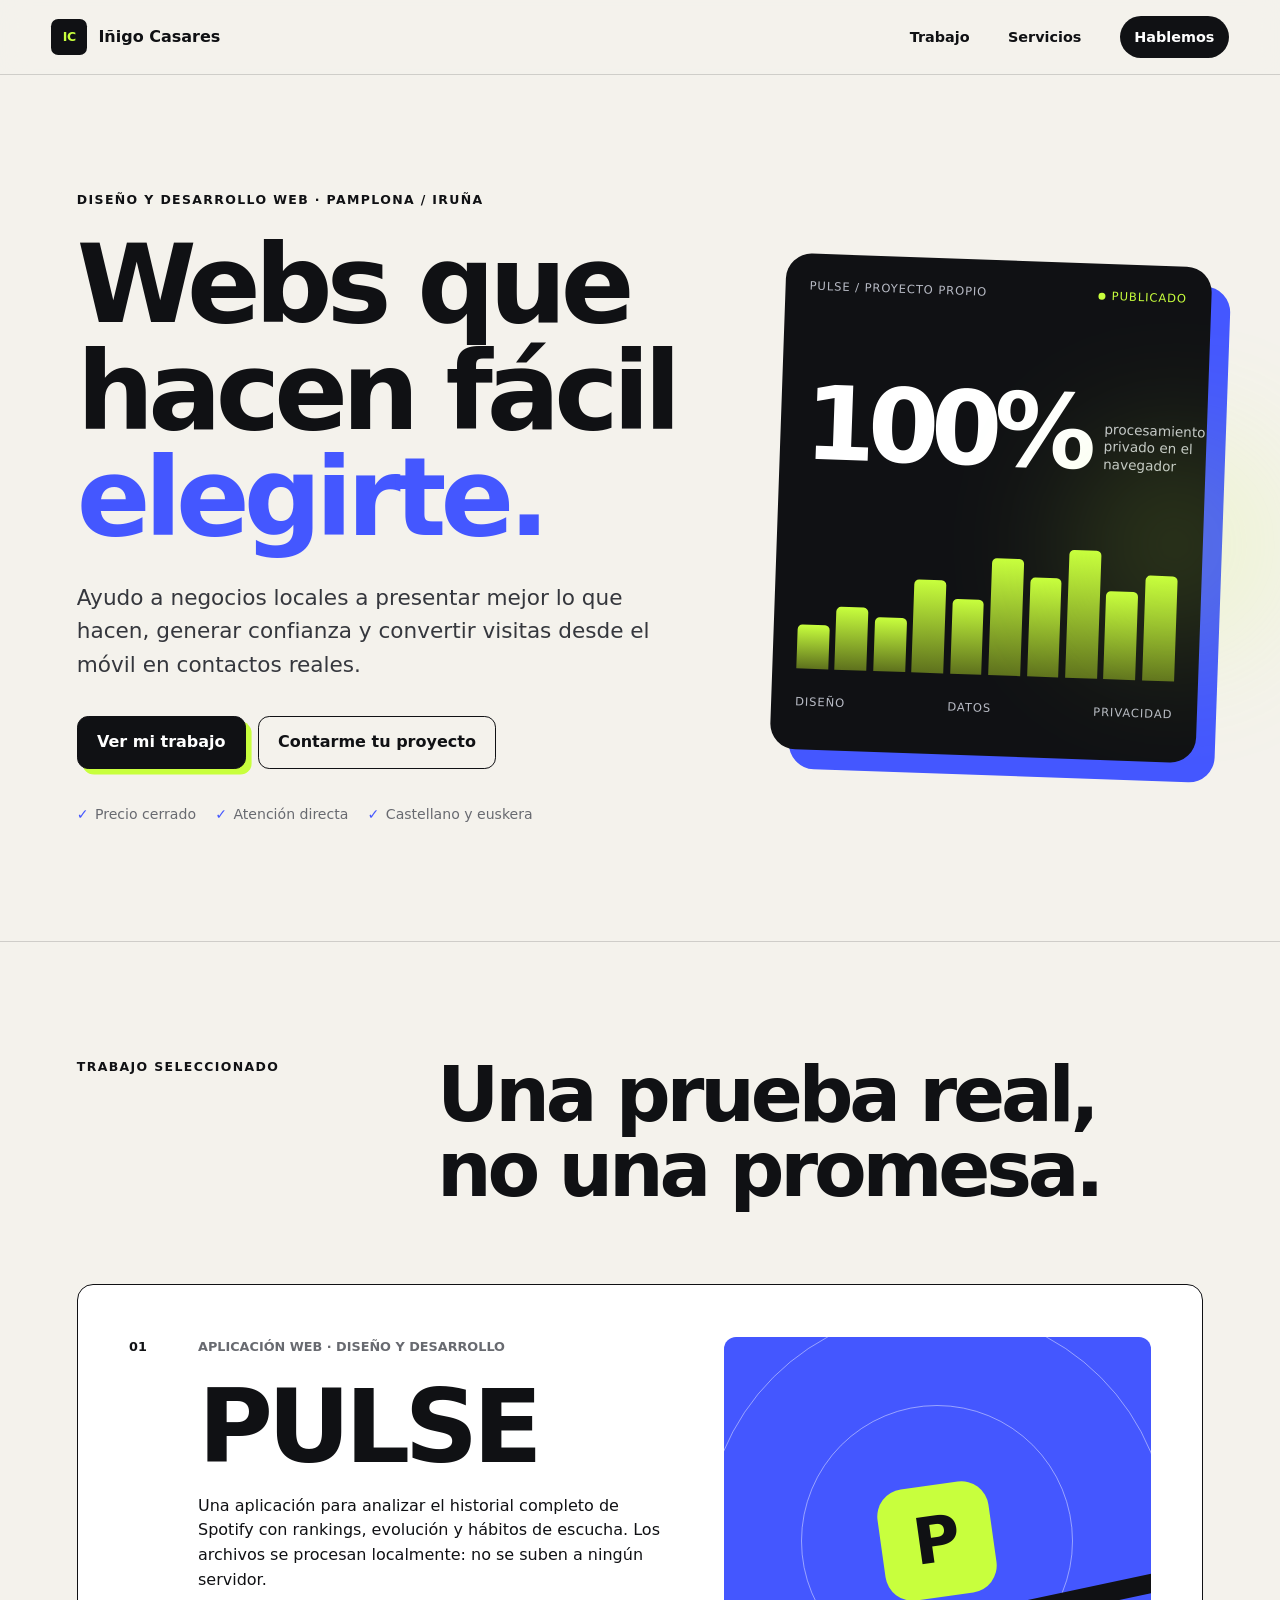
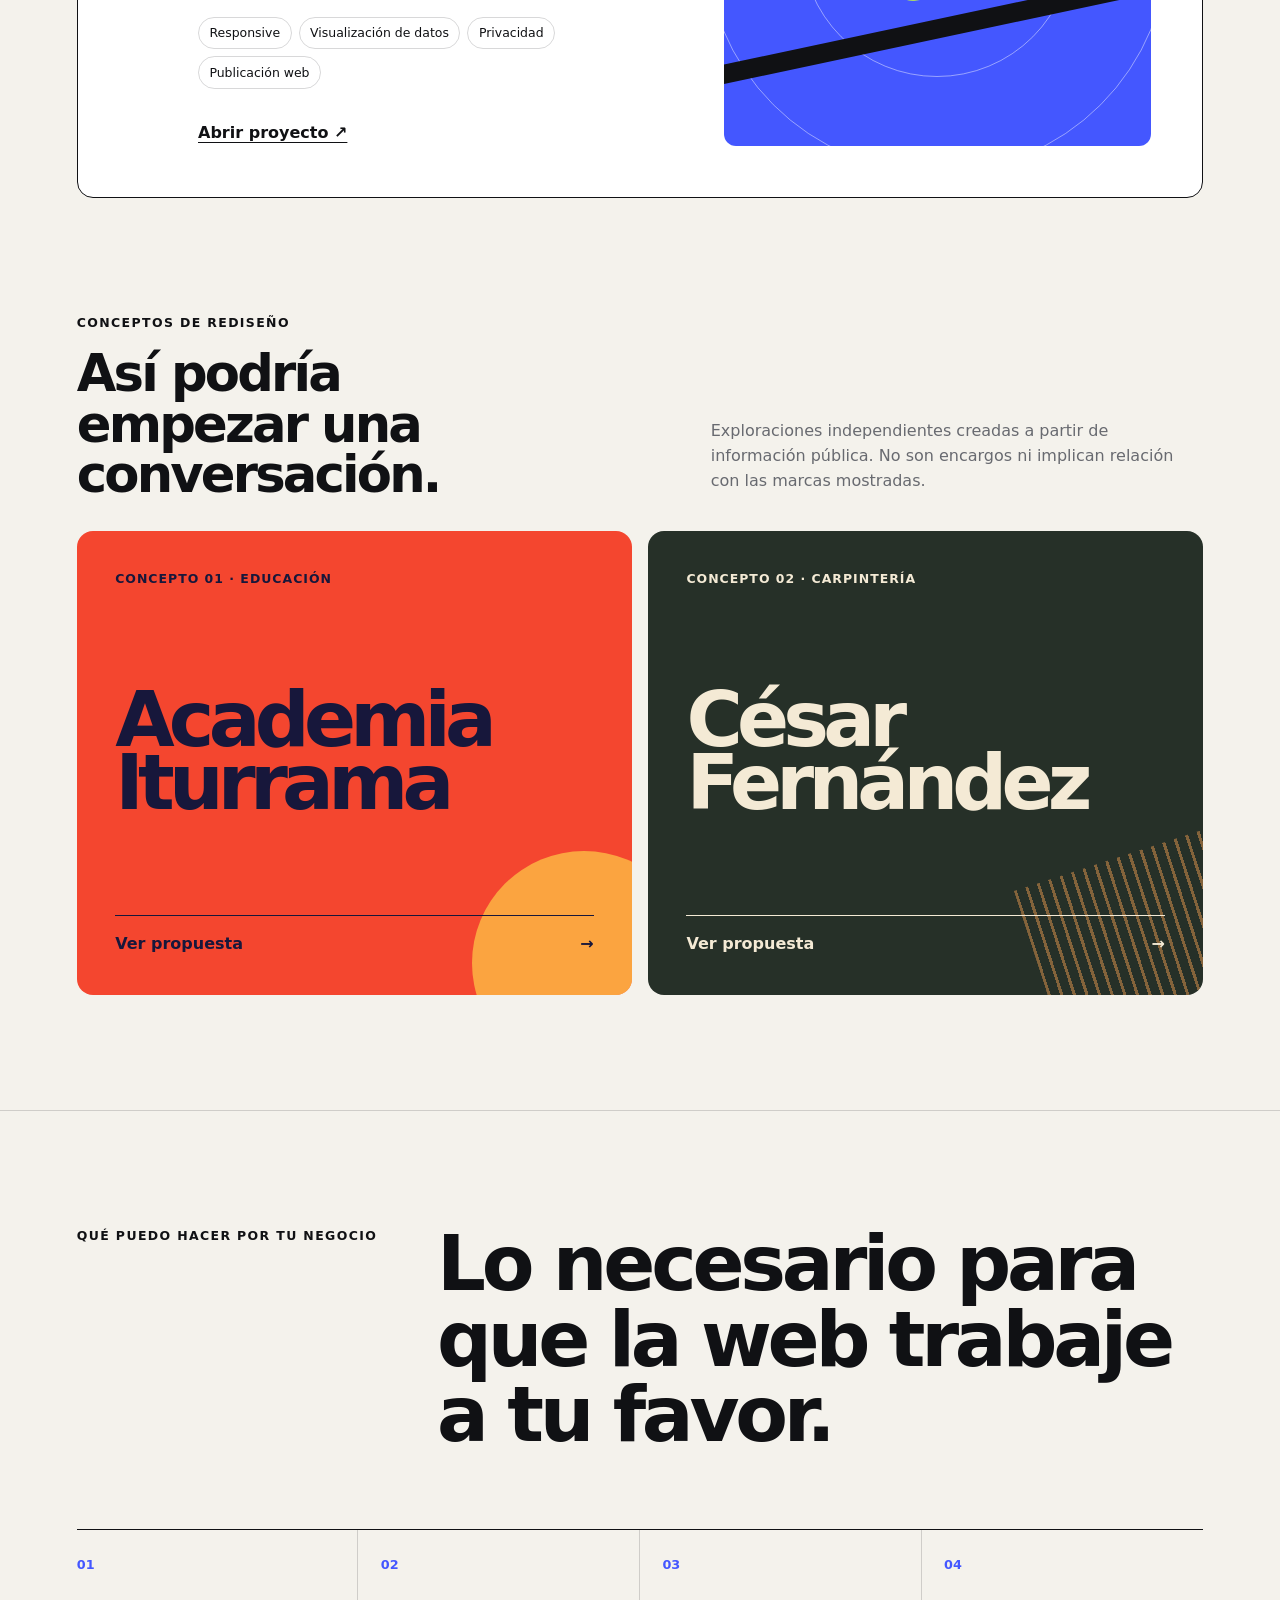
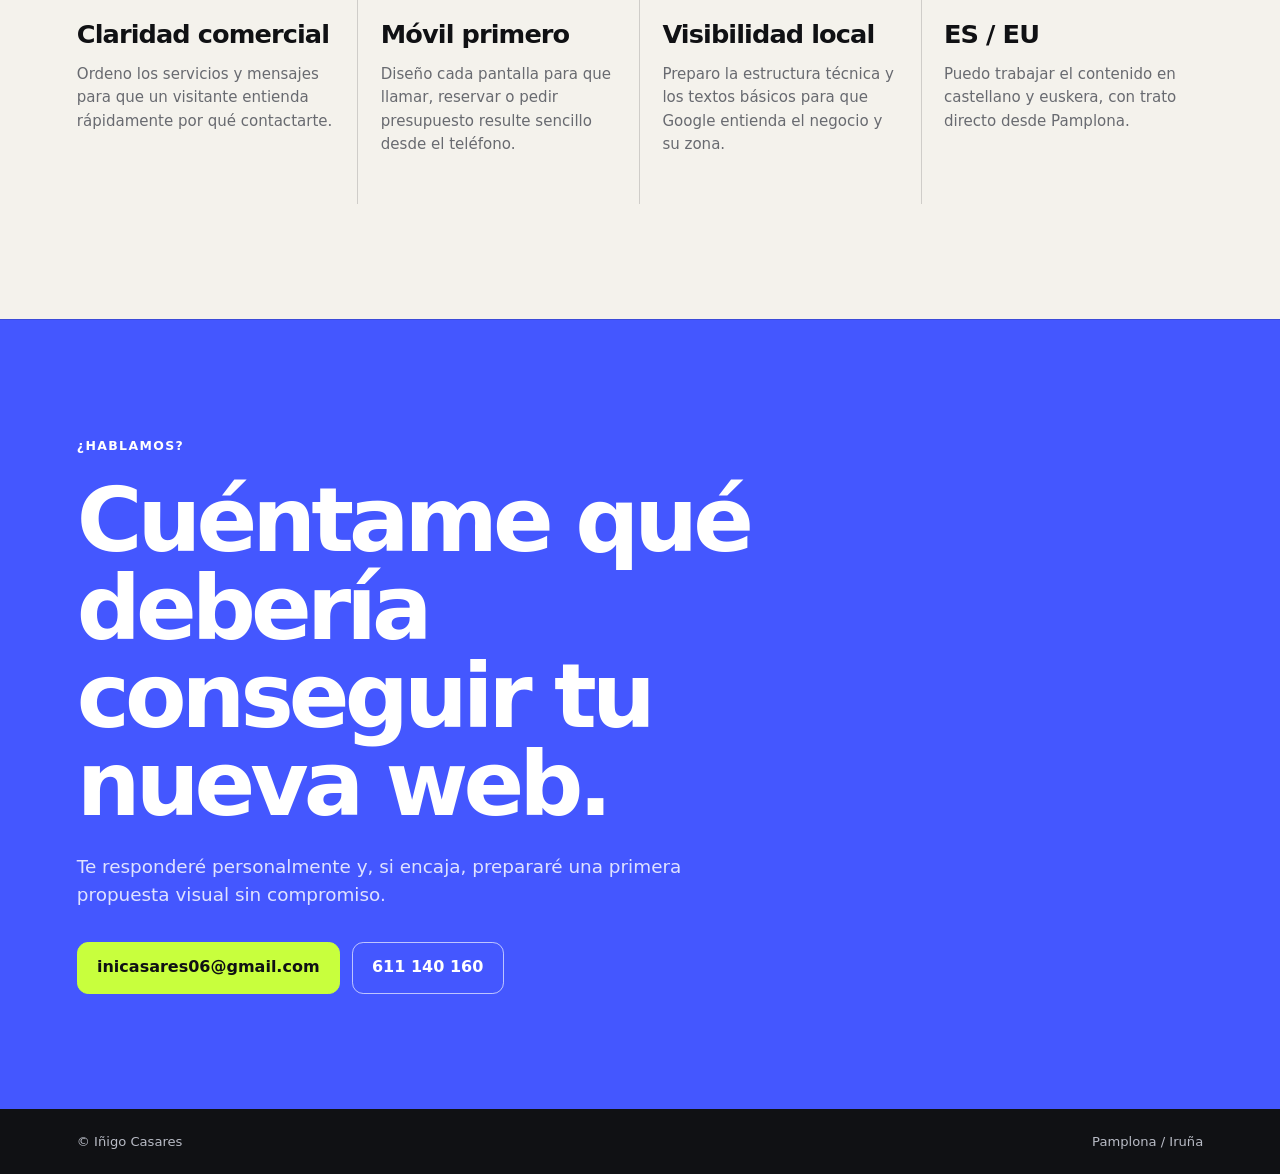
==== index.html @ 0f05988b "Create portfolio and outreach concepts" ====
<!doctype html>
<html lang="es">
  <head>
    <meta charset="UTF-8" />
    <meta name="viewport" content="width=device-width, initial-scale=1.0" />
    <meta name="description" content="Iñigo Casares diseña y desarrolla páginas web claras, rápidas y adaptadas a móvil para negocios locales de Pamplona y Navarra." />
    <meta name="theme-color" content="#101114" />
    <title>Iñigo Casares — Diseño y desarrollo web</title>
    <link rel="icon" type="image/svg+xml" href="data:image/svg+xml,%3Csvg xmlns='http://www.w3.org/2000/svg' viewBox='0 0 64 64'%3E%3Crect width='64' height='64' rx='14' fill='%23101114'/%3E%3Cpath d='M18 18h8v28h-8zm13 0h15v7H39v14h7v7H31z' fill='%23c8ff3d'/%3E%3C/svg%3E" />
    <link rel="stylesheet" href="./styles.css" />
  </head>
  <body>
    <header class="site-header">
      <a class="brand" href="#inicio" aria-label="Inicio">
        <span class="brand-mark">IC</span>
        <span>Iñigo Casares</span>
      </a>
      <nav aria-label="Navegación principal">
        <a href="#trabajo">Trabajo</a>
        <a href="#servicios">Servicios</a>
        <a class="nav-contact" href="mailto:inicasares06@gmail.com">Hablemos</a>
      </nav>
    </header>

    <main id="inicio">
      <section class="hero">
        <div class="hero-copy">
          <p class="eyebrow">Diseño y desarrollo web · Pamplona / Iruña</p>
          <h1>Webs que hacen fácil <span>elegirte.</span></h1>
          <p class="lead">Ayudo a negocios locales a presentar mejor lo que hacen, generar confianza y convertir visitas desde el móvil en contactos reales.</p>
          <div class="hero-actions">
            <a class="button button-primary" href="#trabajo">Ver mi trabajo</a>
            <a class="button button-secondary" href="mailto:inicasares06@gmail.com?subject=Hablemos%20de%20mi%20web">Contarme tu proyecto</a>
          </div>
          <ul class="proof-list" aria-label="Ventajas del servicio">
            <li>Precio cerrado</li>
            <li>Atención directa</li>
            <li>Castellano y euskera</li>
          </ul>
        </div>

        <div class="signal-card" aria-label="Muestra visual del proyecto PULSE">
          <div class="signal-top">
            <span>PULSE / proyecto propio</span>
            <span class="live-pill">Publicado</span>
          </div>
          <div class="signal-metric">
            <strong>100%</strong>
            <span>procesamiento privado en el navegador</span>
          </div>
          <div class="bars" aria-hidden="true">
            <i style="--h: 34%"></i><i style="--h: 49%"></i><i style="--h: 42%"></i><i style="--h: 72%"></i><i style="--h: 58%"></i><i style="--h: 91%"></i><i style="--h: 77%"></i><i style="--h: 100%"></i><i style="--h: 68%"></i><i style="--h: 82%"></i>
          </div>
          <div class="signal-bottom">
            <span>Diseño</span><span>Datos</span><span>Privacidad</span>
          </div>
        </div>
      </section>

      <section class="work section" id="trabajo">
        <div class="section-heading">
          <p class="eyebrow">Trabajo seleccionado</p>
          <h2>Una prueba real, no una promesa.</h2>
        </div>
        <article class="project-card">
          <div class="project-number">01</div>
          <div class="project-copy">
            <p class="project-type">Aplicación web · Diseño y desarrollo</p>
            <h3>PULSE</h3>
            <p>Una aplicación para analizar el historial completo de Spotify con rankings, evolución y hábitos de escucha. Los archivos se procesan localmente: no se suben a ningún servidor.</p>
            <ul class="tag-list" aria-label="Características de PULSE">
              <li>Responsive</li>
              <li>Visualización de datos</li>
              <li>Privacidad</li>
              <li>Publicación web</li>
            </ul>
            <a class="text-link" href="https://casares-06.github.io/PULSE/" target="_blank" rel="noreferrer">Abrir proyecto <span aria-hidden="true">↗</span></a>
          </div>
          <div class="project-visual" aria-hidden="true">
            <div class="pulse-logo">P</div>
            <div class="orbit orbit-one"></div>
            <div class="orbit orbit-two"></div>
            <div class="pulse-line"></div>
          </div>
        </article>

        <div class="concept-intro">
          <div>
            <p class="eyebrow">Conceptos de rediseño</p>
            <h3>Así podría empezar una conversación.</h3>
          </div>
          <p>Exploraciones independientes creadas a partir de información pública. No son encargos ni implican relación con las marcas mostradas.</p>
        </div>
        <div class="concept-grid">
          <a class="concept-card concept-academia" href="./conceptos/academia-iturrama.html">
            <span class="concept-label">Concepto 01 · Educación</span>
            <strong>Academia<br />Iturrama</strong>
            <span class="concept-cta">Ver propuesta <b aria-hidden="true">→</b></span>
          </a>
          <a class="concept-card concept-carpentry" href="./conceptos/cesar-fernandez.html">
            <span class="concept-label">Concepto 02 · Carpintería</span>
            <strong>César<br />Fernández</strong>
            <span class="concept-cta">Ver propuesta <b aria-hidden="true">→</b></span>
          </a>
        </div>
      </section>

      <section class="services section" id="servicios">
        <div class="section-heading">
          <p class="eyebrow">Qué puedo hacer por tu negocio</p>
          <h2>Lo necesario para que la web trabaje a tu favor.</h2>
        </div>
        <div class="services-grid">
          <article><span>01</span><h3>Claridad comercial</h3><p>Ordeno los servicios y mensajes para que un visitante entienda rápidamente por qué contactarte.</p></article>
          <article><span>02</span><h3>Móvil primero</h3><p>Diseño cada pantalla para que llamar, reservar o pedir presupuesto resulte sencillo desde el teléfono.</p></article>
          <article><span>03</span><h3>Visibilidad local</h3><p>Preparo la estructura técnica y los textos básicos para que Google entienda el negocio y su zona.</p></article>
          <article><span>04</span><h3>ES / EU</h3><p>Puedo trabajar el contenido en castellano y euskera, con trato directo desde Pamplona.</p></article>
        </div>
      </section>

      <section class="contact section" id="contacto">
        <p class="eyebrow">¿Hablamos?</p>
        <h2>Cuéntame qué debería conseguir tu nueva web.</h2>
        <p>Te responderé personalmente y, si encaja, prepararé una primera propuesta visual sin compromiso.</p>
        <div class="contact-actions">
          <a class="button button-light" href="mailto:inicasares06@gmail.com?subject=Nueva%20web">inicasares06@gmail.com</a>
          <a class="button button-outline-light" href="tel:+34611140160">611 140 160</a>
        </div>
      </section>
    </main>

    <footer>
      <span>© <span id="year"></span> Iñigo Casares</span>
      <span>Pamplona / Iruña</span>
    </footer>
    <script src="./script.js"></script>
  </body>
</html>
---- styles.css ----
:root {
  --ink: #101114;
  --paper: #f4f2ec;
  --white: #ffffff;
  --acid: #c8ff3d;
  --blue: #4457ff;
  --muted: #686a70;
  --line: rgba(16, 17, 20, 0.16);
}

* { box-sizing: border-box; }
html { scroll-behavior: smooth; }
body {
  margin: 0;
  overflow-x: hidden;
  background: var(--paper);
  color: var(--ink);
  font-family: Inter, ui-sans-serif, system-ui, -apple-system, BlinkMacSystemFont, "Segoe UI", sans-serif;
  font-size: 16px;
  line-height: 1.55;
}
.hero-copy, .signal-card { min-width: 0; }
a { color: inherit; }
.site-header {
  position: sticky;
  z-index: 10;
  top: 0;
  display: flex;
  align-items: center;
  justify-content: space-between;
  padding: 1rem clamp(1.25rem, 4vw, 4.5rem);
  border-bottom: 1px solid var(--line);
  background: rgba(244, 242, 236, 0.92);
  backdrop-filter: blur(14px);
}
.brand { display: flex; align-items: center; gap: .7rem; font-weight: 750; text-decoration: none; }
.brand-mark { display: grid; width: 2.25rem; height: 2.25rem; place-items: center; border-radius: .45rem; background: var(--ink); color: var(--acid); font-size: .78rem; letter-spacing: -.04em; }
nav { display: flex; align-items: center; gap: clamp(.85rem, 3vw, 2.5rem); }
nav a { font-size: .9rem; font-weight: 650; text-decoration: none; }
.nav-contact { padding: .62rem .9rem; border-radius: 999px; background: var(--ink); color: var(--white); }
.hero {
  display: grid;
  grid-template-columns: minmax(0, 1.1fr) minmax(22rem, .75fr);
  gap: clamp(2rem, 6vw, 7rem);
  align-items: center;
  min-height: calc(100vh - 73px);
  padding: clamp(4rem, 9vw, 8.5rem) clamp(1.25rem, 6vw, 7rem);
  overflow: hidden;
}
.eyebrow { margin: 0 0 1.4rem; font-size: .78rem; font-weight: 800; letter-spacing: .11em; text-transform: uppercase; }
h1, h2, h3 { margin-top: 0; line-height: .98; letter-spacing: -.055em; }
h1 { max-width: 11ch; margin-bottom: 1.8rem; font-size: clamp(3.7rem, 8.5vw, 8.7rem); font-weight: 850; }
h1 span { color: var(--blue); }
.lead { max-width: 40rem; margin: 0 0 2.2rem; color: #35373d; font-size: clamp(1.1rem, 1.7vw, 1.35rem); }
.hero-actions, .contact-actions { display: flex; flex-wrap: wrap; gap: .75rem; }
.button { display: inline-flex; min-height: 3.2rem; align-items: center; justify-content: center; padding: .8rem 1.2rem; border: 1px solid var(--ink); border-radius: .7rem; font-weight: 750; text-decoration: none; transition: transform .2s ease, box-shadow .2s ease; }
.button:hover { transform: translateY(-2px); }
.button-primary { background: var(--ink); color: var(--white); box-shadow: .35rem .35rem 0 var(--acid); }
.button-secondary { background: transparent; }
.proof-list { display: flex; flex-wrap: wrap; gap: .6rem 1.2rem; margin: 2.2rem 0 0; padding: 0; list-style: none; color: var(--muted); font-size: .88rem; }
.proof-list li::before { content: "✓"; margin-right: .4rem; color: var(--blue); font-weight: 900; }
.signal-card { position: relative; min-height: 31rem; padding: 1.5rem; border-radius: 1.6rem; background: var(--ink); color: var(--white); transform: rotate(2deg); box-shadow: 1.2rem 1.2rem 0 var(--blue); }
.signal-card::before { content: ""; position: absolute; inset: 35% -18% auto auto; width: 13rem; height: 13rem; border-radius: 50%; background: var(--acid); filter: blur(70px); opacity: .18; }
.signal-top, .signal-bottom { display: flex; justify-content: space-between; gap: 1rem; color: #b8bbc5; font-size: .72rem; letter-spacing: .08em; text-transform: uppercase; }
.live-pill { color: var(--acid); }
.live-pill::before { content: ""; display: inline-block; width: .45rem; height: .45rem; margin-right: .4rem; border-radius: 50%; background: var(--acid); }
.signal-metric { display: flex; align-items: end; gap: 1rem; margin-top: 5.5rem; }
.signal-metric strong { font-size: clamp(4.6rem, 8vw, 7.6rem); line-height: .78; letter-spacing: -.08em; }
.signal-metric span { max-width: 9rem; color: #c5c7cf; font-size: .85rem; line-height: 1.3; }
.bars { display: flex; height: 8rem; align-items: end; gap: .42rem; margin: 4.8rem 0 1.6rem; }
.bars i { flex: 1; height: var(--h); border-radius: .3rem .3rem 0 0; background: linear-gradient(var(--acid), #5e711d); }
.section { padding: clamp(5rem, 9vw, 9rem) clamp(1.25rem, 6vw, 7rem); border-top: 1px solid var(--line); }
.section-heading { display: grid; grid-template-columns: minmax(12rem, .6fr) minmax(0, 1.4fr); gap: 2rem; margin-bottom: clamp(3rem, 6vw, 5.5rem); }
.section-heading h2 { max-width: 15ch; margin: 0; font-size: clamp(2.8rem, 6vw, 5.7rem); }
.project-card { display: grid; grid-template-columns: auto minmax(0, 1fr) minmax(18rem, .9fr); gap: clamp(1.5rem, 4vw, 4rem); padding: clamp(1.5rem, 4vw, 3.5rem); border: 1px solid var(--ink); border-radius: 1rem; background: var(--white); }
.project-number { font-size: .8rem; font-weight: 800; }
.project-type { margin: 0 0 1.3rem; color: var(--muted); font-size: .8rem; font-weight: 700; text-transform: uppercase; }
.project-copy h3 { margin-bottom: 1rem; font-size: clamp(3.5rem, 8vw, 7rem); }
.project-copy p:not(.project-type) { max-width: 37rem; }
.tag-list { display: flex; flex-wrap: wrap; gap: .45rem; margin: 1.5rem 0 2rem; padding: 0; list-style: none; }
.tag-list li { padding: .35rem .65rem; border: 1px solid var(--line); border-radius: 999px; font-size: .78rem; }
.text-link { font-weight: 800; text-underline-offset: .25rem; }
.project-visual { position: relative; min-height: 25rem; overflow: hidden; border-radius: .75rem; background: var(--blue); }
.pulse-logo { position: absolute; z-index: 2; inset: 50% auto auto 50%; display: grid; width: 7rem; height: 7rem; place-items: center; border-radius: 1.7rem; background: var(--acid); color: var(--ink); font-size: 4rem; font-weight: 900; transform: translate(-50%, -50%) rotate(-8deg); }
.orbit { position: absolute; inset: 50% auto auto 50%; border: 1px solid rgba(255,255,255,.45); border-radius: 50%; transform: translate(-50%, -50%); }
.orbit-one { width: 17rem; height: 17rem; }
.orbit-two { width: 29rem; height: 29rem; }
.pulse-line { position: absolute; width: 150%; height: 1.2rem; top: 68%; left: -20%; background: var(--ink); transform: rotate(-12deg); }
.concept-intro { display: grid; grid-template-columns: 1.1fr .9fr; gap: 2rem; align-items: end; margin: clamp(5rem, 9vw, 9rem) 0 2rem; }
.concept-intro .eyebrow { margin-bottom: 1rem; }
.concept-intro h3 { max-width: 13ch; margin: 0; font-size: clamp(2.3rem, 4vw, 4rem); }
.concept-intro > p { max-width: 38rem; margin: 0 0 .35rem; color: var(--muted); }
.concept-grid { display: grid; grid-template-columns: 1fr 1fr; gap: 1rem; }
.concept-card { position: relative; display: flex; min-height: 29rem; flex-direction: column; justify-content: space-between; overflow: hidden; padding: clamp(1.4rem, 3vw, 2.4rem); border-radius: 1rem; text-decoration: none; transition: transform .25s ease; }
.concept-card:hover { transform: translateY(-4px); }
.concept-card::after { content: ""; position: absolute; width: 14rem; height: 14rem; right: -4rem; bottom: -5rem; border-radius: 50%; opacity: .65; }
.concept-label { position: relative; z-index: 1; font-size: .78rem; font-weight: 800; letter-spacing: .08em; text-transform: uppercase; }
.concept-card strong { position: relative; z-index: 1; max-width: 7ch; font-size: clamp(3rem, 6vw, 6.2rem); line-height: .82; letter-spacing: -.075em; }
.concept-cta { position: relative; z-index: 1; display: flex; justify-content: space-between; border-top: 1px solid currentColor; padding-top: 1rem; font-weight: 750; }
.concept-academia { background: #f4462f; color: #17173b; }
.concept-academia::after { background: #ffd74b; }
.concept-carpentry { background: #263028; color: #f4ead5; }
.concept-carpentry::after { border-radius: 0; background: repeating-linear-gradient(90deg, #b77f45 0 3px, transparent 3px 12px); transform: rotate(-18deg); }
.services-grid { display: grid; grid-template-columns: repeat(4, 1fr); border-top: 1px solid var(--ink); }
.services-grid article { padding: 1.4rem 1.4rem 3rem 0; border-right: 1px solid var(--line); }
.services-grid article + article { padding-left: 1.4rem; }
.services-grid article:last-child { border-right: 0; }
.services-grid span { color: var(--blue); font-size: .8rem; font-weight: 900; }
.services-grid h3 { margin: 2.8rem 0 1rem; font-size: 1.6rem; letter-spacing: -.035em; }
.services-grid p { margin: 0; color: var(--muted); font-size: .94rem; }
.contact { background: var(--blue); color: var(--white); }
.contact h2 { max-width: 13ch; margin-bottom: 1.5rem; font-size: clamp(3rem, 7vw, 7rem); }
.contact > p:not(.eyebrow) { max-width: 42rem; margin-bottom: 2rem; color: #dfe2ff; font-size: 1.15rem; }
.button-light { border-color: var(--acid); background: var(--acid); color: var(--ink); }
.button-outline-light { border-color: rgba(255,255,255,.65); color: var(--white); }
footer { display: flex; justify-content: space-between; gap: 1rem; padding: 1.4rem clamp(1.25rem, 6vw, 7rem); background: var(--ink); color: #b8bbc5; font-size: .82rem; }

@media (max-width: 900px) {
  nav a:not(.nav-contact) { display: none; }
  .hero { grid-template-columns: 1fr; min-height: auto; }
  .signal-card { max-width: 35rem; min-height: 27rem; transform: none; }
  .section-heading, .project-card { grid-template-columns: 1fr; }
  .concept-intro { grid-template-columns: 1fr; }
  .project-number { display: none; }
  .project-visual { min-height: 20rem; }
  .services-grid { grid-template-columns: repeat(2, 1fr); }
}

@media (max-width: 560px) {
  .site-header { padding-block: .75rem; }
  .brand > span:last-child { font-size: .9rem; }
  .nav-contact { padding: .55rem .75rem; }
  h1 { max-width: none; font-size: clamp(3.1rem, 14.5vw, 4rem); overflow-wrap: anywhere; }
  .hero { padding-top: 4.5rem; }
  .hero-actions .button { width: 100%; }
  .proof-list { display: grid; gap: .45rem; }
  .signal-card { width: 100%; min-height: 23rem; padding: 1.1rem; box-shadow: .6rem .6rem 0 var(--blue); }
  .signal-metric { margin-top: 4rem; }
  .signal-metric strong { font-size: 4.5rem; }
  .bars { height: 6rem; margin-top: 3.5rem; }
  .services-grid { grid-template-columns: 1fr; }
  .concept-grid { grid-template-columns: 1fr; }
  .concept-card { min-height: 23rem; }
  .services-grid article, .services-grid article + article { padding: 1.5rem 0; border-right: 0; border-bottom: 1px solid var(--line); }
  .services-grid h3 { margin-top: 1.3rem; }
  .contact-actions .button { width: 100%; }
  footer { flex-direction: column; }
}

@media (prefers-reduced-motion: reduce) {
  html { scroll-behavior: auto; }
  .button { transition: none; }
}
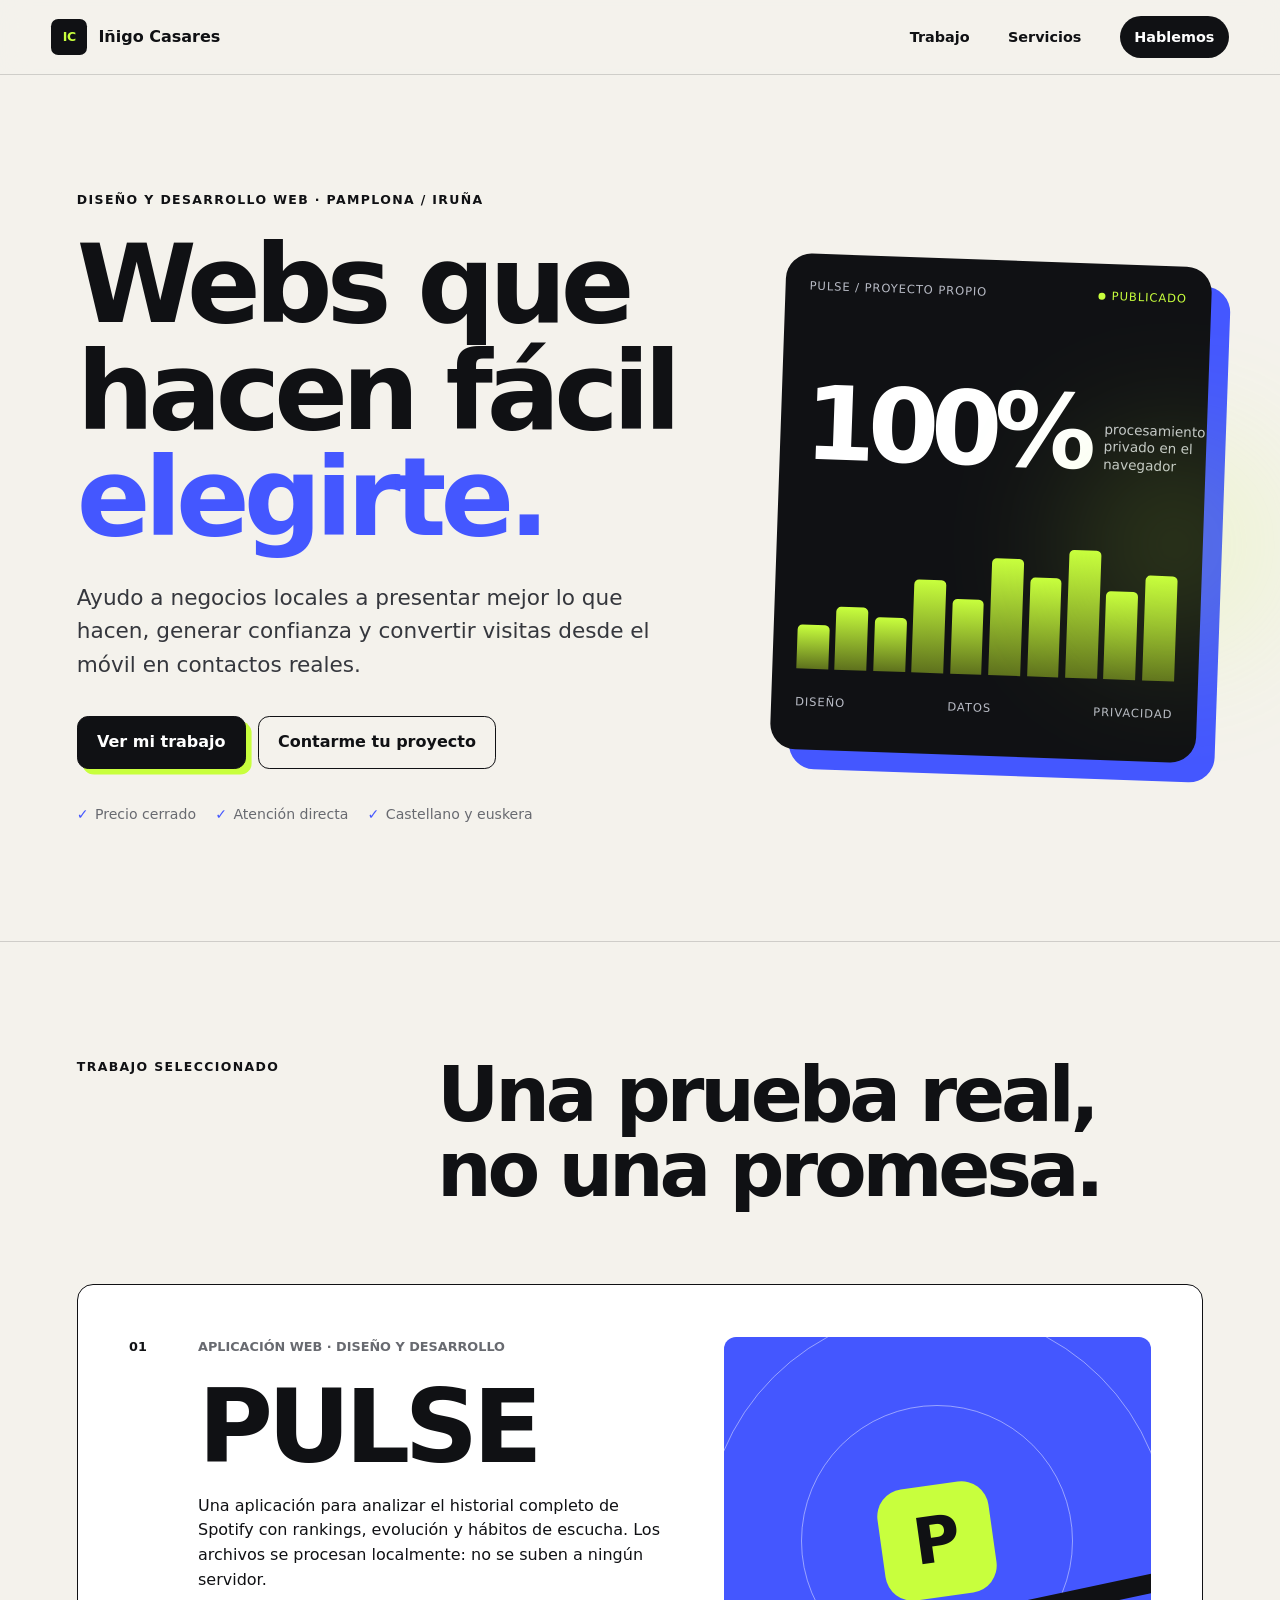
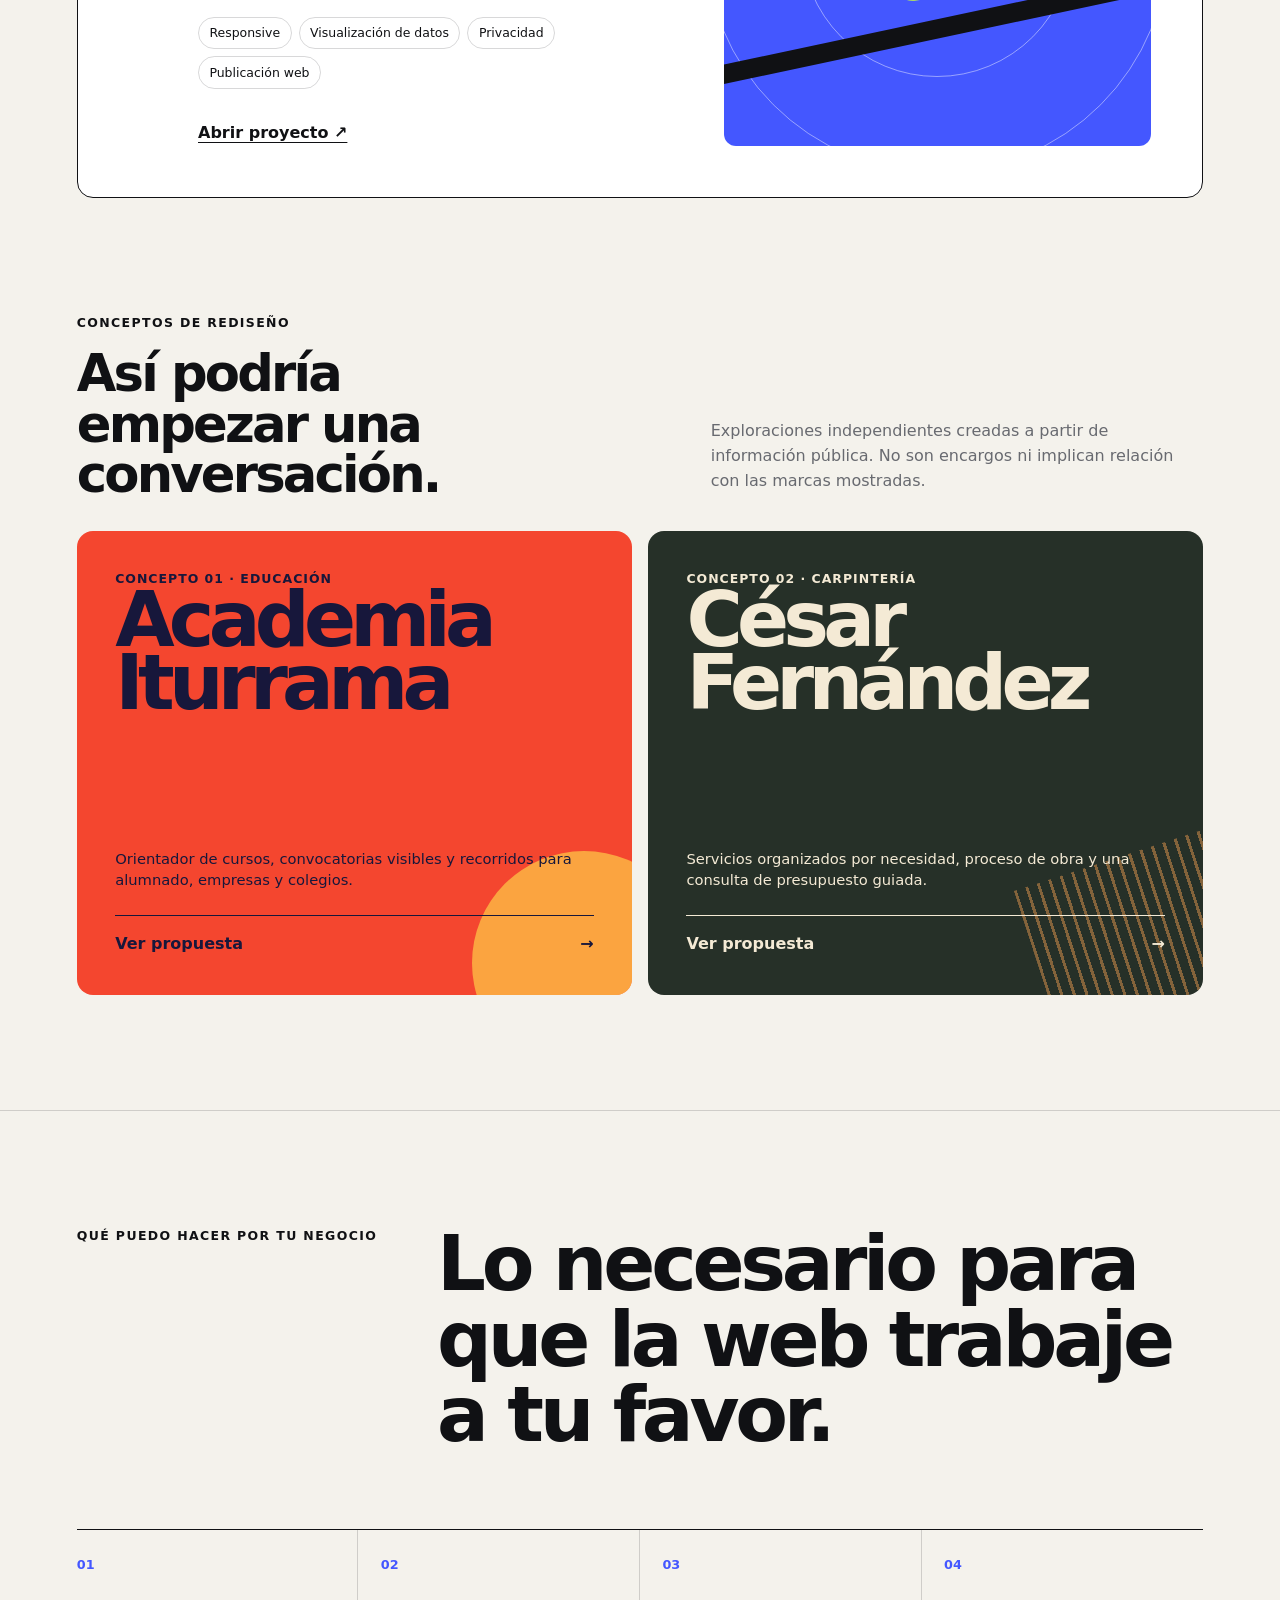
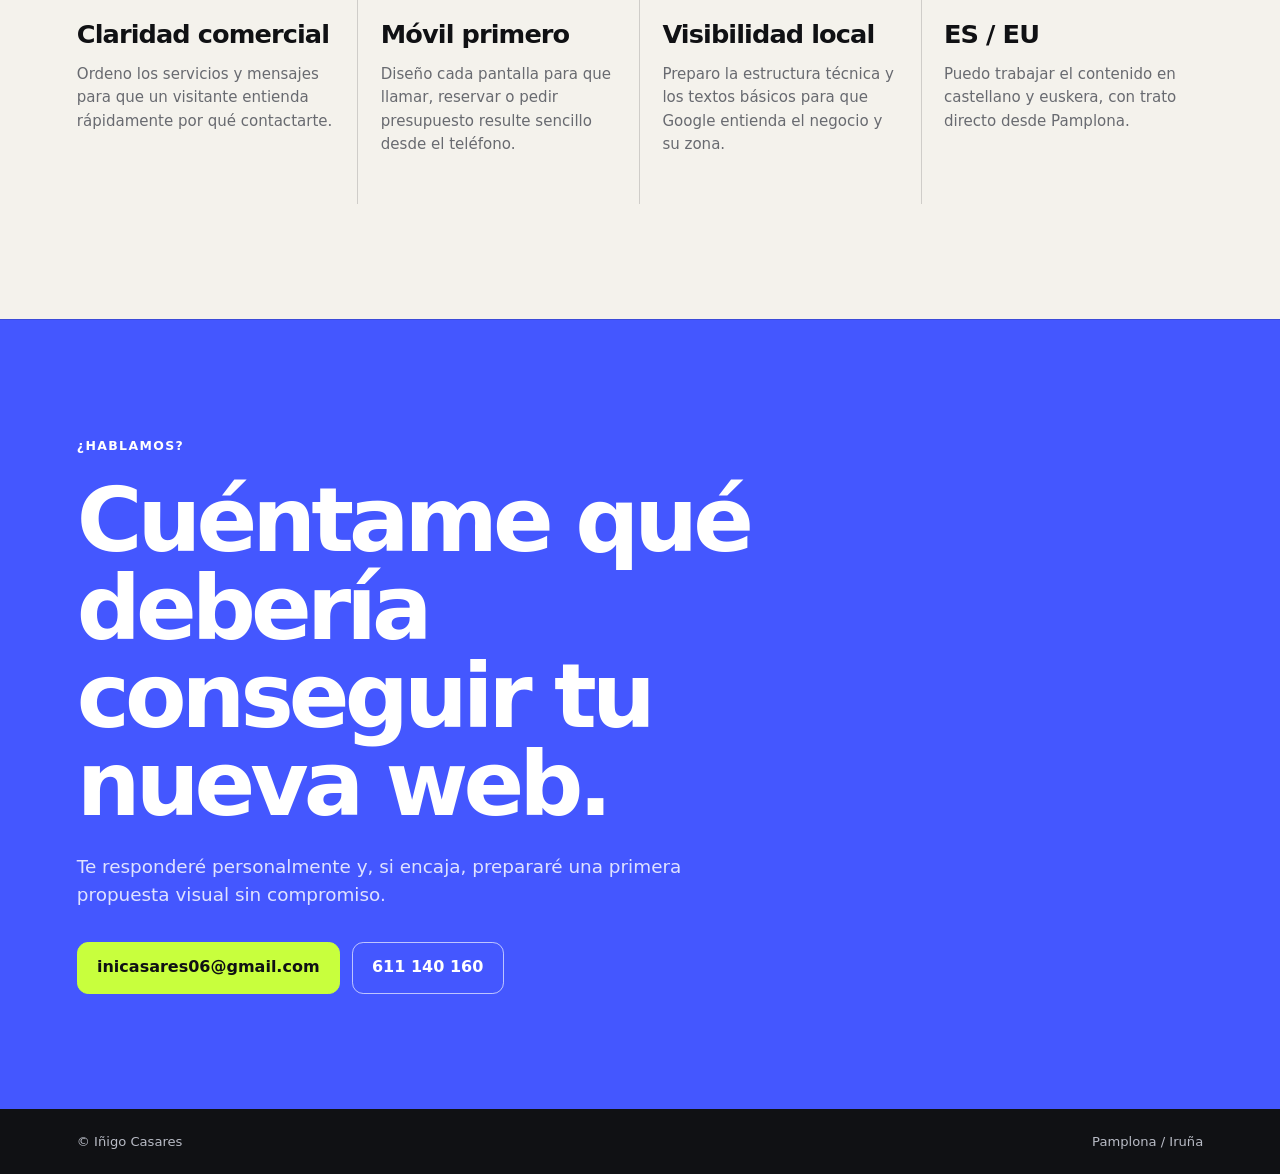
==== commit 99bccc1a: "Turn concepts into conversion-focused proposals" ====
--- a/index.html
+++ b/index.html
@@ -95,11 +95,13 @@
           <a class="concept-card concept-academia" href="./conceptos/academia-iturrama.html">
             <span class="concept-label">Concepto 01 · Educación</span>
             <strong>Academia<br />Iturrama</strong>
+            <span class="concept-outcome">Orientador de cursos, convocatorias visibles y recorridos para alumnado, empresas y colegios.</span>
             <span class="concept-cta">Ver propuesta <b aria-hidden="true">→</b></span>
           </a>
           <a class="concept-card concept-carpentry" href="./conceptos/cesar-fernandez.html">
             <span class="concept-label">Concepto 02 · Carpintería</span>
             <strong>César<br />Fernández</strong>
+            <span class="concept-outcome">Servicios organizados por necesidad, proceso de obra y una consulta de presupuesto guiada.</span>
             <span class="concept-cta">Ver propuesta <b aria-hidden="true">→</b></span>
           </a>
         </div>
--- a/styles.css
+++ b/styles.css
@@ -96,6 +96,7 @@
 .concept-card::after { content: ""; position: absolute; width: 14rem; height: 14rem; right: -4rem; bottom: -5rem; border-radius: 50%; opacity: .65; }
 .concept-label { position: relative; z-index: 1; font-size: .78rem; font-weight: 800; letter-spacing: .08em; text-transform: uppercase; }
 .concept-card strong { position: relative; z-index: 1; max-width: 7ch; font-size: clamp(3rem, 6vw, 6.2rem); line-height: .82; letter-spacing: -.075em; }
+.concept-outcome { position: relative; z-index: 1; max-width: 29rem; margin: auto 0 1.5rem; font-size: .92rem; line-height: 1.45; }
 .concept-cta { position: relative; z-index: 1; display: flex; justify-content: space-between; border-top: 1px solid currentColor; padding-top: 1rem; font-weight: 750; }
 .concept-academia { background: #f4462f; color: #17173b; }
 .concept-academia::after { background: #ffd74b; }
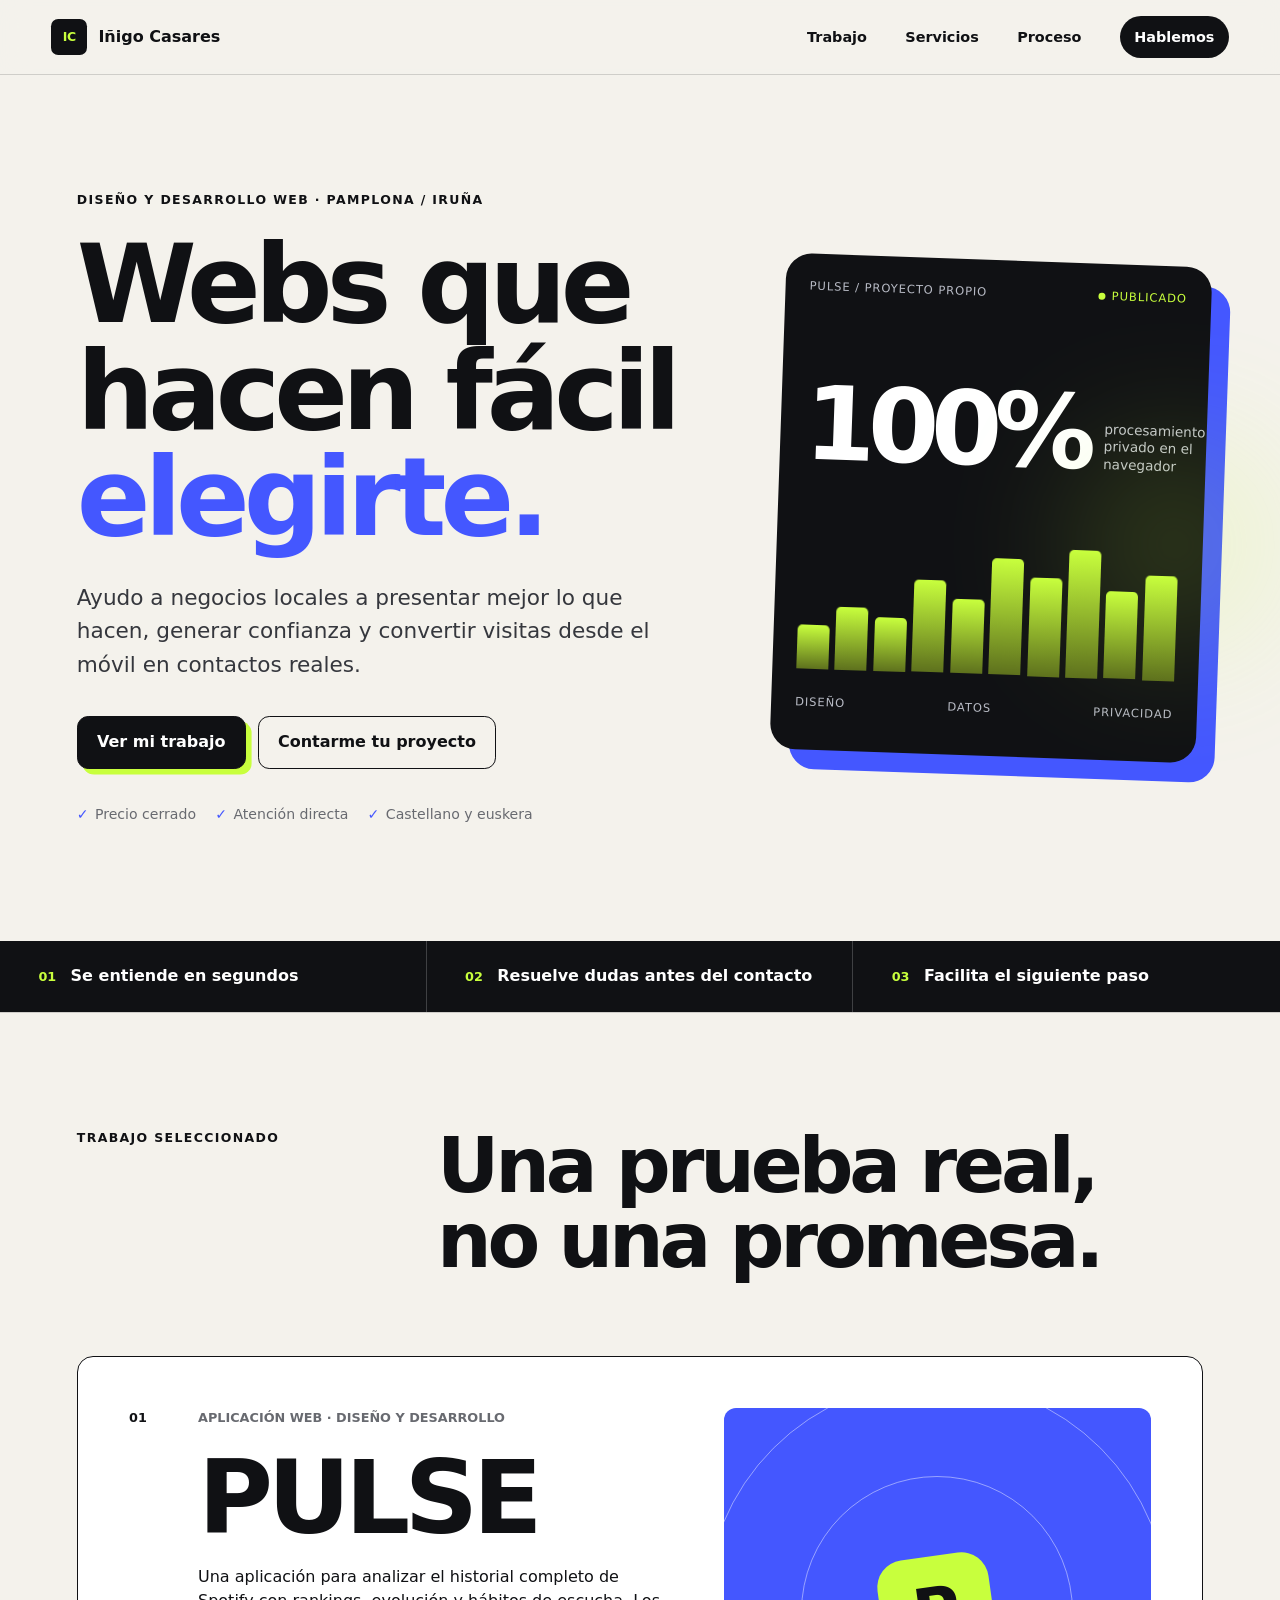
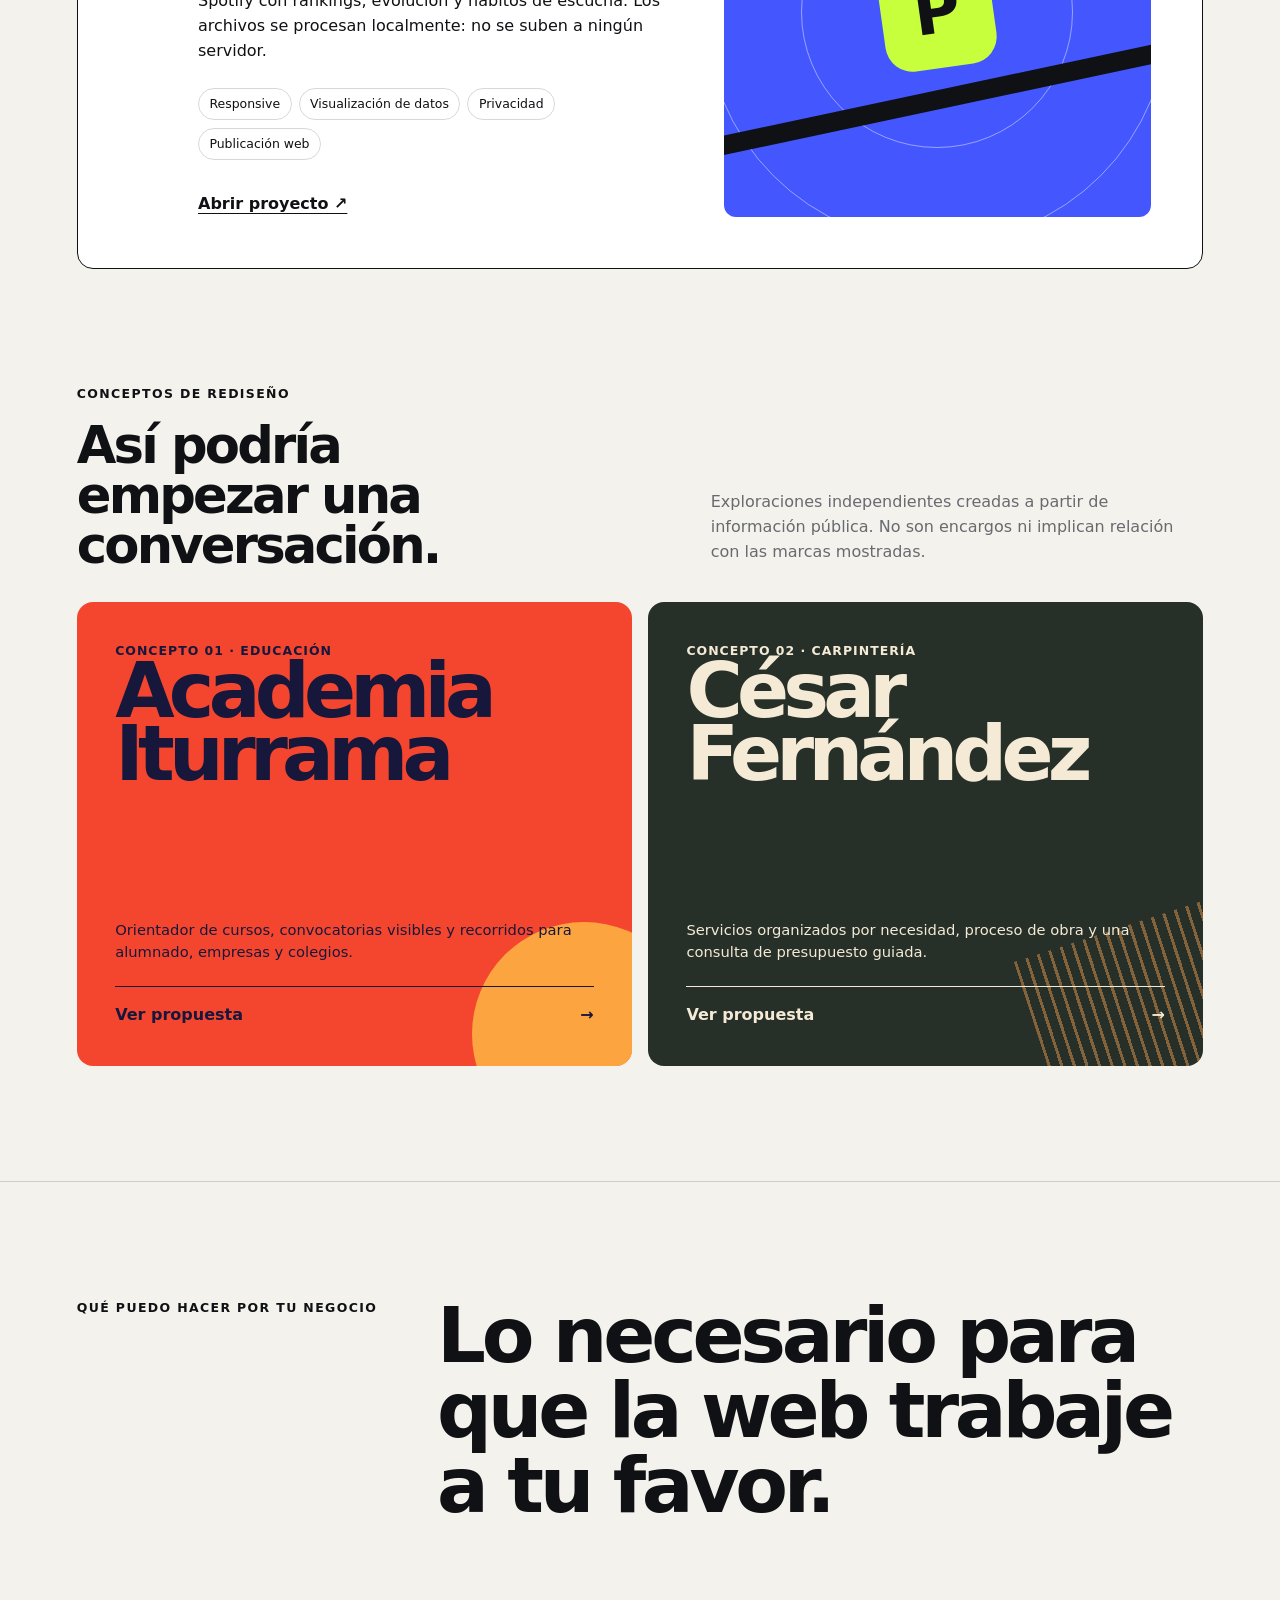
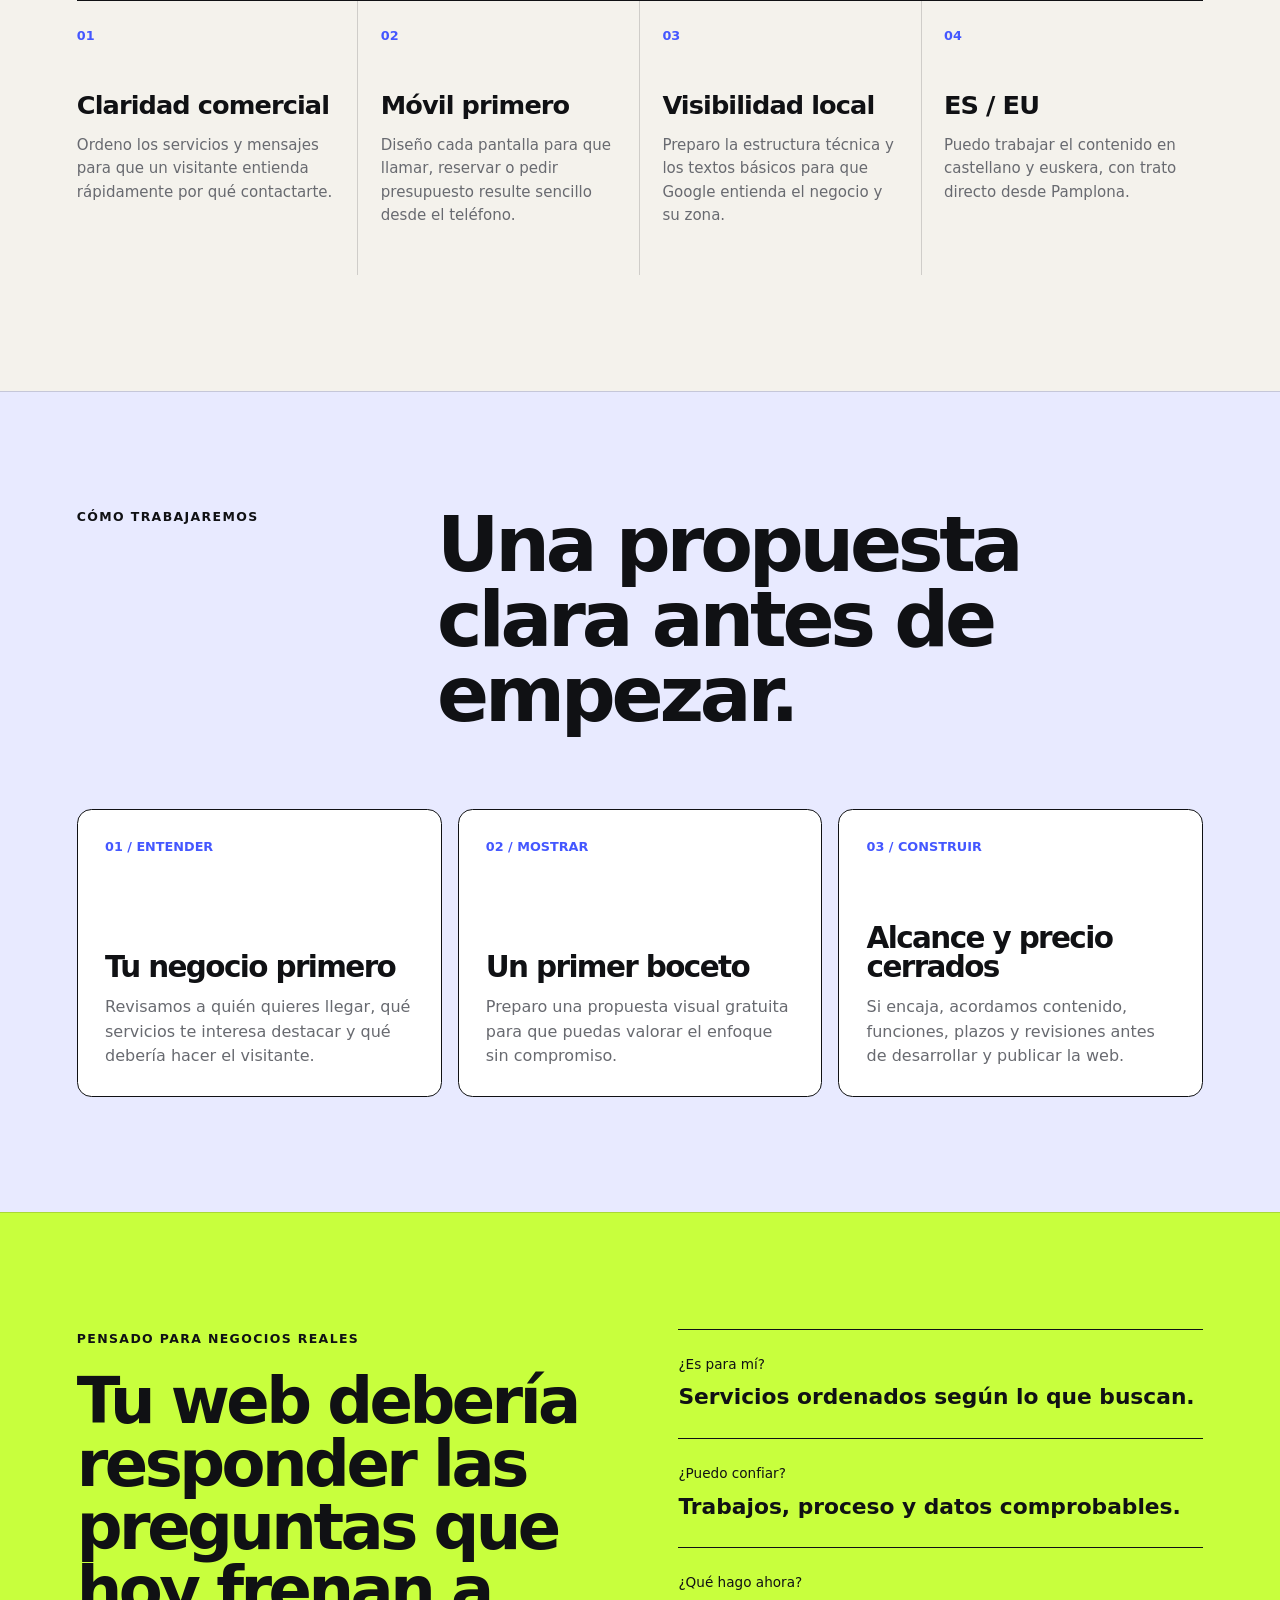
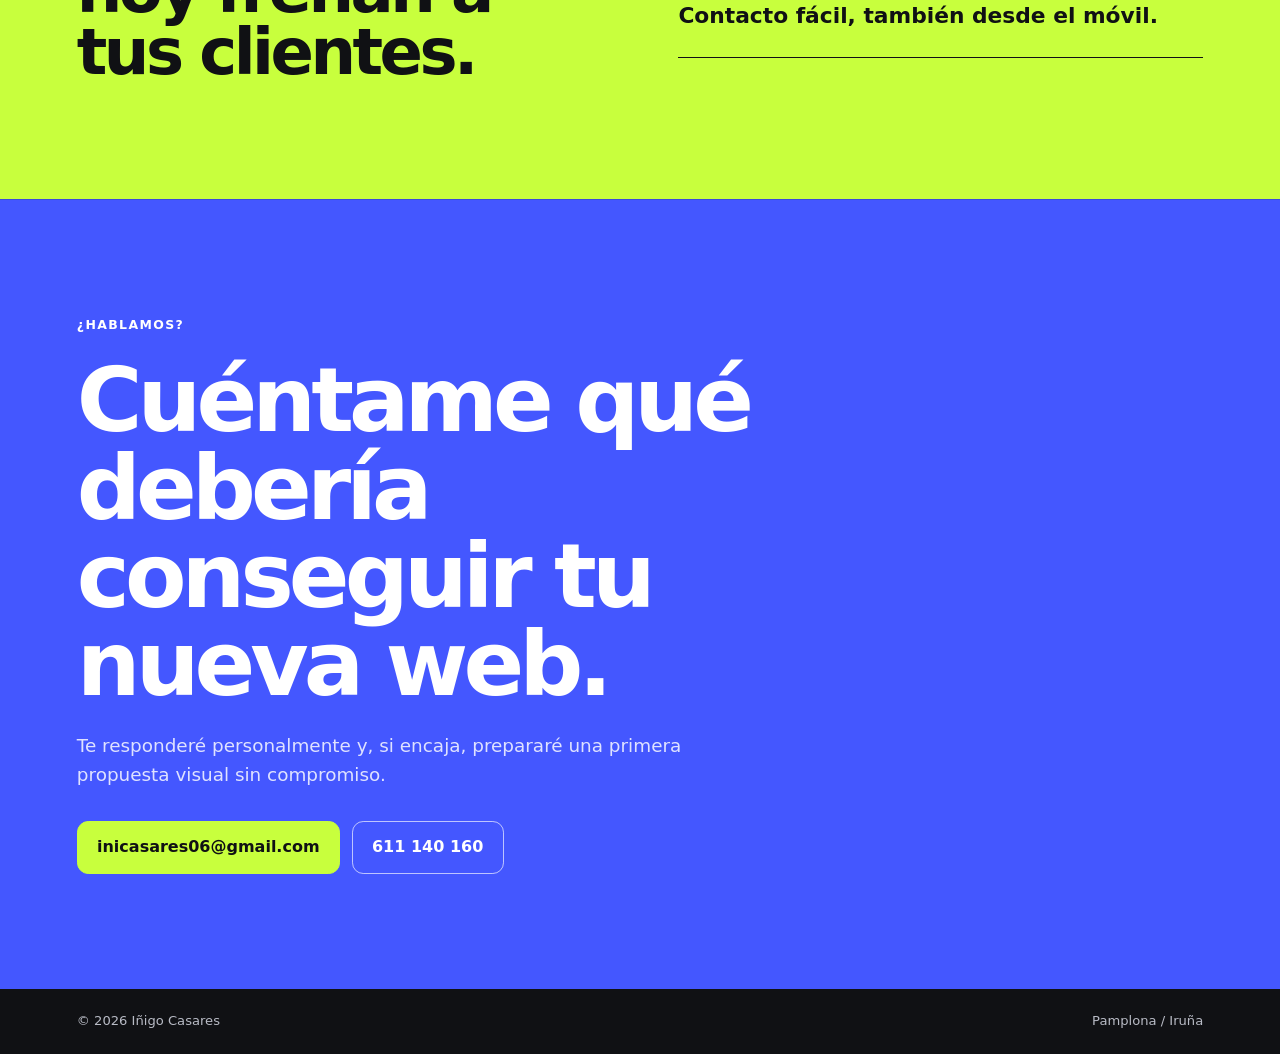
==== commit 581d291d: "Improve portfolio and proposal interactions" ====
--- a/index.html
+++ b/index.html
@@ -18,6 +18,7 @@
       <nav aria-label="Navegación principal">
         <a href="#trabajo">Trabajo</a>
         <a href="#servicios">Servicios</a>
+        <a href="#proceso">Proceso</a>
         <a class="nav-contact" href="mailto:inicasares06@gmail.com">Hablemos</a>
       </nav>
     </header>
@@ -55,6 +56,12 @@
             <span>Diseño</span><span>Datos</span><span>Privacidad</span>
           </div>
         </div>
+      </section>
+
+      <section class="value-strip" aria-label="Qué aporta una web bien planteada">
+        <p><span>01</span> Se entiende en segundos</p>
+        <p><span>02</span> Resuelve dudas antes del contacto</p>
+        <p><span>03</span> Facilita el siguiente paso</p>
       </section>
 
       <section class="work section" id="trabajo">
@@ -120,6 +127,30 @@
         </div>
       </section>
 
+      <section class="process section" id="proceso">
+        <div class="section-heading">
+          <p class="eyebrow">Cómo trabajaremos</p>
+          <h2>Una propuesta clara antes de empezar.</h2>
+        </div>
+        <div class="process-grid">
+          <article><span>01 / Entender</span><h3>Tu negocio primero</h3><p>Revisamos a quién quieres llegar, qué servicios te interesa destacar y qué debería hacer el visitante.</p></article>
+          <article><span>02 / Mostrar</span><h3>Un primer boceto</h3><p>Preparo una propuesta visual gratuita para que puedas valorar el enfoque sin compromiso.</p></article>
+          <article><span>03 / Construir</span><h3>Alcance y precio cerrados</h3><p>Si encaja, acordamos contenido, funciones, plazos y revisiones antes de desarrollar y publicar la web.</p></article>
+        </div>
+      </section>
+
+      <section class="fit section" aria-label="Qué incluye una propuesta web">
+        <div>
+          <p class="eyebrow">Pensado para negocios reales</p>
+          <h2>Tu web debería responder las preguntas que hoy frenan a tus clientes.</h2>
+        </div>
+        <div class="fit-list">
+          <p><span>¿Es para mí?</span><strong>Servicios ordenados según lo que buscan.</strong></p>
+          <p><span>¿Puedo confiar?</span><strong>Trabajos, proceso y datos comprobables.</strong></p>
+          <p><span>¿Qué hago ahora?</span><strong>Contacto fácil, también desde el móvil.</strong></p>
+        </div>
+      </section>
+
       <section class="contact section" id="contacto">
         <p class="eyebrow">¿Hablamos?</p>
         <h2>Cuéntame qué debería conseguir tu nueva web.</h2>
--- a/styles.css
+++ b/styles.css
@@ -53,13 +53,18 @@
 h1 span { color: var(--blue); }
 .lead { max-width: 40rem; margin: 0 0 2.2rem; color: #35373d; font-size: clamp(1.1rem, 1.7vw, 1.35rem); }
 .hero-actions, .contact-actions { display: flex; flex-wrap: wrap; gap: .75rem; }
-.button { display: inline-flex; min-height: 3.2rem; align-items: center; justify-content: center; padding: .8rem 1.2rem; border: 1px solid var(--ink); border-radius: .7rem; font-weight: 750; text-decoration: none; transition: transform .2s ease, box-shadow .2s ease; }
-.button:hover { transform: translateY(-2px); }
+.button { display: inline-flex; min-height: 3.2rem; align-items: center; justify-content: center; padding: .8rem 1.2rem; border: 1px solid var(--ink); border-radius: .7rem; font-weight: 750; text-decoration: none; transition: transform .22s ease, box-shadow .22s ease, background .22s ease, color .22s ease; }
+.button:hover { transform: translateY(-4px); box-shadow: .5rem .5rem 0 var(--blue); }
+.button:active { transform: translateY(1px); box-shadow: .12rem .12rem 0 var(--blue); }
+.button:focus-visible, a:focus-visible { outline: 3px solid var(--blue); outline-offset: 4px; }
 .button-primary { background: var(--ink); color: var(--white); box-shadow: .35rem .35rem 0 var(--acid); }
 .button-secondary { background: transparent; }
+.button-secondary:hover { background: var(--acid); color: var(--ink); }
 .proof-list { display: flex; flex-wrap: wrap; gap: .6rem 1.2rem; margin: 2.2rem 0 0; padding: 0; list-style: none; color: var(--muted); font-size: .88rem; }
 .proof-list li::before { content: "✓"; margin-right: .4rem; color: var(--blue); font-weight: 900; }
 .signal-card { position: relative; min-height: 31rem; padding: 1.5rem; border-radius: 1.6rem; background: var(--ink); color: var(--white); transform: rotate(2deg); box-shadow: 1.2rem 1.2rem 0 var(--blue); }
+.signal-card { transition: transform .45s cubic-bezier(.2,.8,.2,1), box-shadow .45s ease; }
+.signal-card:hover { transform: rotate(0deg) translateY(-8px); box-shadow: 1.5rem 1.5rem 0 var(--acid); }
 .signal-card::before { content: ""; position: absolute; inset: 35% -18% auto auto; width: 13rem; height: 13rem; border-radius: 50%; background: var(--acid); filter: blur(70px); opacity: .18; }
 .signal-top, .signal-bottom { display: flex; justify-content: space-between; gap: 1rem; color: #b8bbc5; font-size: .72rem; letter-spacing: .08em; text-transform: uppercase; }
 .live-pill { color: var(--acid); }
@@ -69,10 +74,19 @@
 .signal-metric span { max-width: 9rem; color: #c5c7cf; font-size: .85rem; line-height: 1.3; }
 .bars { display: flex; height: 8rem; align-items: end; gap: .42rem; margin: 4.8rem 0 1.6rem; }
 .bars i { flex: 1; height: var(--h); border-radius: .3rem .3rem 0 0; background: linear-gradient(var(--acid), #5e711d); }
+.bars i { transform-origin: bottom; animation: grow-bar .9s cubic-bezier(.2,.8,.2,1) both; }
+.bars i:nth-child(2n) { animation-delay: .12s; }
+.bars i:nth-child(3n) { animation-delay: .24s; }
+@keyframes grow-bar { from { transform: scaleY(.12); } to { transform: scaleY(1); } }
+.value-strip { display: grid; grid-template-columns: repeat(3, 1fr); background: var(--ink); color: var(--white); }
+.value-strip p { display: flex; gap: .9rem; align-items: center; margin: 0; padding: 1.45rem clamp(1.25rem, 3vw, 3rem); border-right: 1px solid rgba(255,255,255,.2); font-weight: 700; }
+.value-strip p:last-child { border: 0; }
+.value-strip span { color: var(--acid); font-size: .8rem; }
 .section { padding: clamp(5rem, 9vw, 9rem) clamp(1.25rem, 6vw, 7rem); border-top: 1px solid var(--line); }
 .section-heading { display: grid; grid-template-columns: minmax(12rem, .6fr) minmax(0, 1.4fr); gap: 2rem; margin-bottom: clamp(3rem, 6vw, 5.5rem); }
 .section-heading h2 { max-width: 15ch; margin: 0; font-size: clamp(2.8rem, 6vw, 5.7rem); }
-.project-card { display: grid; grid-template-columns: auto minmax(0, 1fr) minmax(18rem, .9fr); gap: clamp(1.5rem, 4vw, 4rem); padding: clamp(1.5rem, 4vw, 3.5rem); border: 1px solid var(--ink); border-radius: 1rem; background: var(--white); }
+.project-card { display: grid; grid-template-columns: auto minmax(0, 1fr) minmax(18rem, .9fr); gap: clamp(1.5rem, 4vw, 4rem); padding: clamp(1.5rem, 4vw, 3.5rem); border: 1px solid var(--ink); border-radius: 1rem; background: var(--white); transition: box-shadow .25s ease, transform .25s ease; }
+.project-card:hover { transform: translateY(-4px); box-shadow: .65rem .65rem 0 var(--acid); }
 .project-number { font-size: .8rem; font-weight: 800; }
 .project-type { margin: 0 0 1.3rem; color: var(--muted); font-size: .8rem; font-weight: 700; text-transform: uppercase; }
 .project-copy h3 { margin-bottom: 1rem; font-size: clamp(3.5rem, 8vw, 7rem); }
@@ -91,11 +105,14 @@
 .concept-intro h3 { max-width: 13ch; margin: 0; font-size: clamp(2.3rem, 4vw, 4rem); }
 .concept-intro > p { max-width: 38rem; margin: 0 0 .35rem; color: var(--muted); }
 .concept-grid { display: grid; grid-template-columns: 1fr 1fr; gap: 1rem; }
-.concept-card { position: relative; display: flex; min-height: 29rem; flex-direction: column; justify-content: space-between; overflow: hidden; padding: clamp(1.4rem, 3vw, 2.4rem); border-radius: 1rem; text-decoration: none; transition: transform .25s ease; }
-.concept-card:hover { transform: translateY(-4px); }
+.concept-card { position: relative; display: flex; min-height: 29rem; flex-direction: column; justify-content: space-between; overflow: hidden; padding: clamp(1.4rem, 3vw, 2.4rem); border-radius: 1rem; text-decoration: none; transition: transform .3s ease, box-shadow .3s ease; }
+.concept-card:hover { transform: translateY(-7px); box-shadow: .65rem .65rem 0 var(--ink); }
 .concept-card::after { content: ""; position: absolute; width: 14rem; height: 14rem; right: -4rem; bottom: -5rem; border-radius: 50%; opacity: .65; }
 .concept-label { position: relative; z-index: 1; font-size: .78rem; font-weight: 800; letter-spacing: .08em; text-transform: uppercase; }
 .concept-card strong { position: relative; z-index: 1; max-width: 7ch; font-size: clamp(3rem, 6vw, 6.2rem); line-height: .82; letter-spacing: -.075em; }
+.concept-card strong, .concept-card .concept-cta b { transition: transform .3s ease; }
+.concept-card:hover strong { transform: translateX(.35rem); }
+.concept-card:hover .concept-cta b { transform: translateX(.45rem); }
 .concept-outcome { position: relative; z-index: 1; max-width: 29rem; margin: auto 0 1.5rem; font-size: .92rem; line-height: 1.45; }
 .concept-cta { position: relative; z-index: 1; display: flex; justify-content: space-between; border-top: 1px solid currentColor; padding-top: 1rem; font-weight: 750; }
 .concept-academia { background: #f4462f; color: #17173b; }
@@ -109,11 +126,29 @@
 .services-grid span { color: var(--blue); font-size: .8rem; font-weight: 900; }
 .services-grid h3 { margin: 2.8rem 0 1rem; font-size: 1.6rem; letter-spacing: -.035em; }
 .services-grid p { margin: 0; color: var(--muted); font-size: .94rem; }
+.process { background: #e8eaff; }
+.process-grid { display: grid; grid-template-columns: repeat(3, 1fr); gap: 1rem; }
+.process-grid article { min-height: 18rem; display: flex; flex-direction: column; padding: 1.7rem; border: 1px solid var(--ink); border-radius: .9rem; background: var(--white); transition: transform .25s ease, box-shadow .25s ease; }
+.process-grid article:hover { transform: translateY(-5px); box-shadow: .5rem .5rem 0 var(--blue); }
+.process-grid span { color: var(--blue); font-size: .8rem; font-weight: 850; text-transform: uppercase; }
+.process-grid h3 { margin: auto 0 .8rem; font-size: clamp(1.6rem, 2.3vw, 2.4rem); }
+.process-grid p { margin: 0; color: var(--muted); }
+.fit { display: grid; grid-template-columns: 1fr 1fr; gap: clamp(2rem, 6vw, 6rem); background: var(--acid); }
+.fit h2 { max-width: 14ch; margin: 0; font-size: clamp(2.8rem, 5vw, 5.6rem); }
+.fit-list { border-top: 1px solid var(--ink); }
+.fit-list p { display: grid; gap: .35rem; margin: 0; padding: 1.5rem 0; border-bottom: 1px solid var(--ink); }
+.fit-list span { font-size: .85rem; }
+.fit-list strong { font-size: clamp(1.1rem, 1.7vw, 1.45rem); }
+.reveal { opacity: 0; transform: translateY(1.6rem); transition: opacity .6s ease, transform .6s cubic-bezier(.2,.8,.2,1); }
+.reveal.is-visible { opacity: 1; transform: translateY(0); }
+.project-card.reveal.is-visible:hover, .process-grid article.reveal.is-visible:hover { transform: translateY(-5px); }
+.concept-card.reveal.is-visible:hover { transform: translateY(-7px); }
 .contact { background: var(--blue); color: var(--white); }
 .contact h2 { max-width: 13ch; margin-bottom: 1.5rem; font-size: clamp(3rem, 7vw, 7rem); }
 .contact > p:not(.eyebrow) { max-width: 42rem; margin-bottom: 2rem; color: #dfe2ff; font-size: 1.15rem; }
 .button-light { border-color: var(--acid); background: var(--acid); color: var(--ink); }
 .button-outline-light { border-color: rgba(255,255,255,.65); color: var(--white); }
+.button-outline-light:hover { background: var(--white); color: var(--blue); }
 footer { display: flex; justify-content: space-between; gap: 1rem; padding: 1.4rem clamp(1.25rem, 6vw, 7rem); background: var(--ink); color: #b8bbc5; font-size: .82rem; }
 
 @media (max-width: 900px) {
@@ -125,6 +160,9 @@
   .project-number { display: none; }
   .project-visual { min-height: 20rem; }
   .services-grid { grid-template-columns: repeat(2, 1fr); }
+  .process-grid, .fit { grid-template-columns: 1fr; }
+  .value-strip { grid-template-columns: 1fr; }
+  .value-strip p { border-right: 0; border-bottom: 1px solid rgba(255,255,255,.2); }
 }
 
 @media (max-width: 560px) {
@@ -150,5 +188,6 @@
 
 @media (prefers-reduced-motion: reduce) {
   html { scroll-behavior: auto; }
-  .button { transition: none; }
+  *, *::before, *::after { animation-duration: .01ms !important; transition-duration: .01ms !important; }
+  .reveal { opacity: 1; transform: none; }
 }
